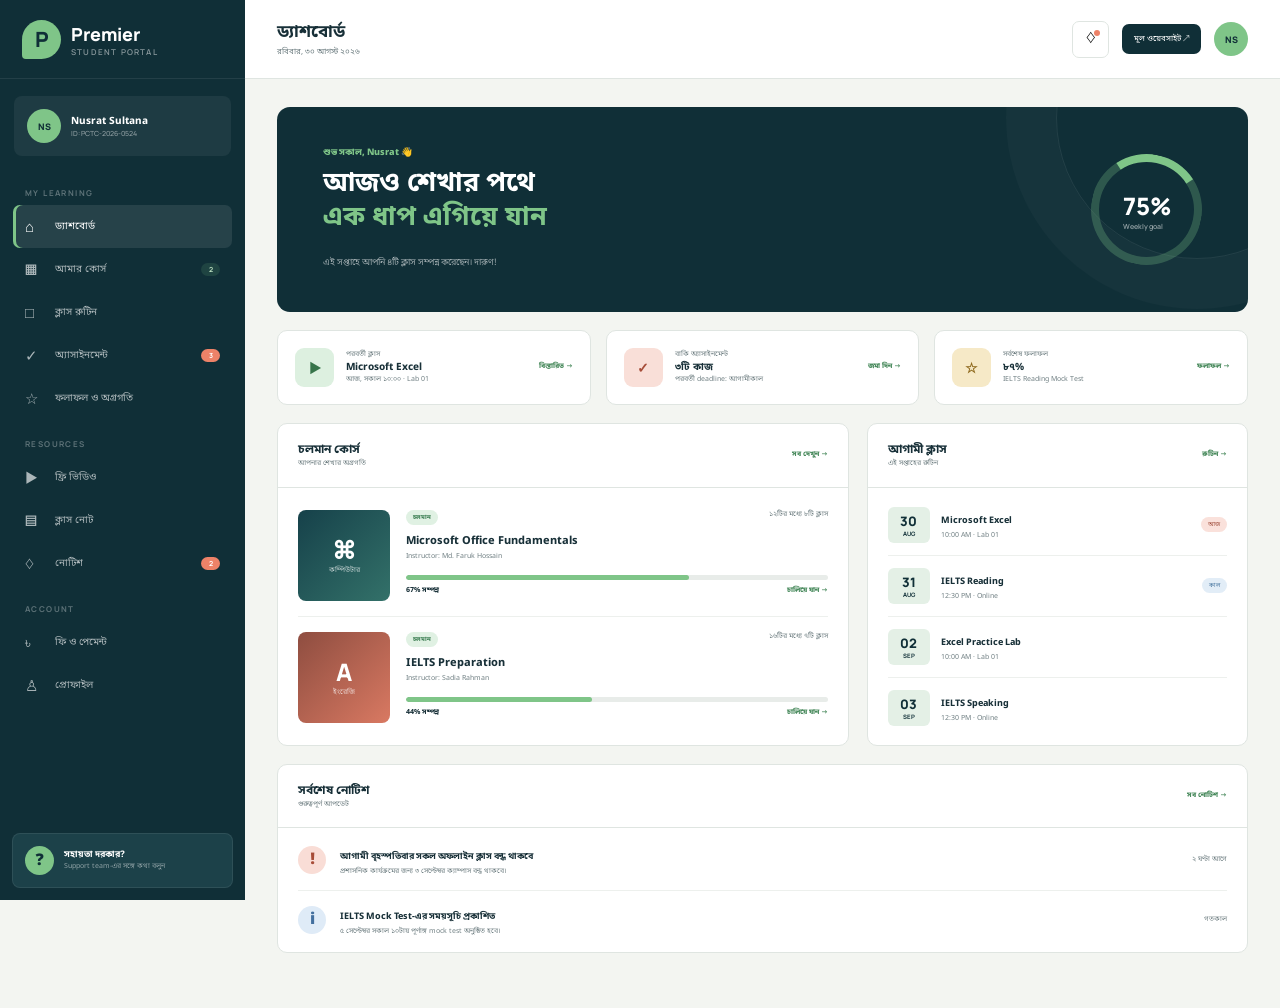
==== website/student/index.html @ 6d702ad0 "Build Premier coaching website and demo portals" ====
<!DOCTYPE html>
<html lang="bn">
<head>
  <meta charset="UTF-8"><meta name="viewport" content="width=device-width,initial-scale=1"><meta name="robots" content="noindex">
  <title>Premier Student Portal</title>
  <link rel="preconnect" href="https://fonts.googleapis.com"><link rel="preconnect" href="https://fonts.gstatic.com" crossorigin>
  <link href="https://fonts.googleapis.com/css2?family=Manrope:wght@400;500;600;700;800&family=Noto+Sans+Bengali:wght@400;500;600;700;800&display=swap" rel="stylesheet">
  <link rel="stylesheet" href="student.css">
</head>
<body>
  <input class="menu-toggle" type="checkbox" id="menu-toggle">
  <aside class="sidebar">
    <div class="logo"><span>P</span><div><strong>Premier</strong><small>Student Portal</small></div><label for="menu-toggle">×</label></div>
    <div class="student-mini"><span>NS</span><div><strong>Nusrat Sultana</strong><small>ID: PCTC-2026-0524</small></div></div>
    <nav>
      <p>My learning</p>
      <button class="nav-link active" data-view="dashboard"><i>⌂</i> ড্যাশবোর্ড</button>
      <button class="nav-link" data-view="courses"><i>▦</i> আমার কোর্স <b>2</b></button>
      <button class="nav-link" data-view="schedule"><i>□</i> ক্লাস রুটিন</button>
      <button class="nav-link" data-view="assignments"><i>✓</i> অ্যাসাইনমেন্ট <b class="warn">3</b></button>
      <button class="nav-link" data-view="results"><i>☆</i> ফলাফল ও অগ্রগতি</button>
      <p>Resources</p>
      <button class="nav-link" data-view="videos"><i>▶</i> ফ্রি ভিডিও</button>
      <button class="nav-link" data-view="materials"><i>▤</i> ক্লাস নোট</button>
      <button class="nav-link" data-view="notices"><i>♢</i> নোটিশ <b class="warn">2</b></button>
      <p>Account</p>
      <button class="nav-link" data-view="payments"><i>৳</i> ফি ও পেমেন্ট</button>
      <button class="nav-link" data-view="profile"><i>♙</i> প্রোফাইল</button>
    </nav>
    <a class="help" href="../contact.html"><span>?</span><div><strong>সহায়তা দরকার?</strong><small>Support team-এর সঙ্গে কথা বলুন</small></div></a>
  </aside>
  <label class="overlay" for="menu-toggle"></label>

  <main>
    <header class="topbar"><div><label class="hamburger" for="menu-toggle">☰</label><div><h1 id="page-title">ড্যাশবোর্ড</h1><p>রবিবার, ৩০ আগস্ট ২০২৬</p></div></div><div class="top-actions"><button aria-label="Notifications">♢<b></b></button><a href="../index.html">মূল ওয়েবসাইট ↗</a><span>NS</span></div></header>
    <div class="workspace">
      <section class="view active" id="dashboard">
        <div class="hero-card"><div><p>শুভ সকাল, Nusrat 👋</p><h2>আজও শেখার পথে<br><em>এক ধাপ এগিয়ে যান</em></h2><span>এই সপ্তাহে আপনি ৪টি ক্লাস সম্পন্ন করেছেন। দারুণ!</span></div><div class="weekly"><strong>75%</strong><small>Weekly goal</small></div></div>
        <div class="quick-grid"><article><span class="qicon green">▶</span><div><small>পরবর্তী ক্লাস</small><strong>Microsoft Excel</strong><p>আজ, সকাল ১০:০০ · Lab 01</p></div><button>বিস্তারিত →</button></article><article><span class="qicon coral">✓</span><div><small>বাকি অ্যাসাইনমেন্ট</small><strong>৩টি কাজ</strong><p>পরবর্তী deadline: আগামীকাল</p></div><button>জমা দিন →</button></article><article><span class="qicon gold">☆</span><div><small>সর্বশেষ ফলাফল</small><strong>৮৭%</strong><p>IELTS Reading Mock Test</p></div><button>ফলাফল →</button></article></div>
        <div class="main-grid">
          <section class="panel"><header><div><h3>চলমান কোর্স</h3><p>আপনার শেখার অগ্রগতি</p></div><button>সব দেখুন →</button></header><div class="course-list"><article><div class="course-cover office"><span>⌘</span><small>কম্পিউটার</small></div><div class="course-data"><div><span>চলমান</span><small>১২টির মধ্যে ৮টি ক্লাস</small></div><h4>Microsoft Office Fundamentals</h4><p>Instructor: Md. Faruk Hossain</p><div class="progress"><i style="width:67%"></i></div><footer><b>67% সম্পন্ন</b><button>চালিয়ে যান →</button></footer></div></article><article><div class="course-cover ielts"><span>A</span><small>ইংরেজি</small></div><div class="course-data"><div><span>চলমান</span><small>১৬টির মধ্যে ৭টি ক্লাস</small></div><h4>IELTS Preparation</h4><p>Instructor: Sadia Rahman</p><div class="progress"><i style="width:44%"></i></div><footer><b>44% সম্পন্ন</b><button>চালিয়ে যান →</button></footer></div></article></div></section>
          <aside class="panel calendar-panel"><header><div><h3>আগামী ক্লাস</h3><p>এই সপ্তাহের রুটিন</p></div><button>রুটিন →</button></header><div class="upcoming"><article><time><b>30</b><small>AUG</small></time><div><strong>Microsoft Excel</strong><p>10:00 AM · Lab 01</p></div><em>আজ</em></article><article><time><b>31</b><small>AUG</small></time><div><strong>IELTS Reading</strong><p>12:30 PM · Online</p></div><em class="later">কাল</em></article><article><time><b>02</b><small>SEP</small></time><div><strong>Excel Practice Lab</strong><p>10:00 AM · Lab 01</p></div></article><article><time><b>03</b><small>SEP</small></time><div><strong>IELTS Speaking</strong><p>12:30 PM · Online</p></div></article></div></aside>
        </div>
        <section class="panel notice-panel"><header><div><h3>সর্বশেষ নোটিশ</h3><p>গুরুত্বপূর্ণ আপডেট</p></div><button>সব নোটিশ →</button></header><div class="notices"><article><span>!</span><div><strong>আগামী বৃহস্পতিবার সকল অফলাইন ক্লাস বন্ধ থাকবে</strong><p>প্রশাসনিক কার্যক্রমের জন্য ৩ সেপ্টেম্বর ক্যাম্পাস বন্ধ থাকবে।</p></div><small>২ ঘণ্টা আগে</small></article><article><span class="info">i</span><div><strong>IELTS Mock Test-এর সময়সূচি প্রকাশিত</strong><p>৫ সেপ্টেম্বর সকাল ১০টায় পূর্ণাঙ্গ mock test অনুষ্ঠিত হবে।</p></div><small>গতকাল</small></article></div></section>
      </section>

      <section class="view" id="courses"><div class="view-head"><div><h2>আমার কোর্স</h2><p>Enrolled course এবং progress</p></div><button class="primary">নতুন কোর্স দেখুন</button></div><div class="demo-grid"><article><span>⌘</span><h3>Microsoft Office Fundamentals</h3><p>৬৭% সম্পন্ন · Offline batch 08</p></article><article><span>A</span><h3>IELTS Preparation</h3><p>৪৪% সম্পন্ন · Online evening batch</p></article></div></section>
      <section class="view" id="schedule"><div class="view-head"><div><h2>ক্লাস রুটিন</h2><p>সাপ্তাহিক online ও offline class schedule</p></div><button class="primary">রুটিন ডাউনলোড</button></div><div class="placeholder"><span>□</span><h3>Weekly Schedule UI</h3><p>দিন, সময়, বিষয়, শিক্ষক, room এবং meeting link এখানে দেখা যাবে।</p></div></section>
      <section class="view" id="assignments"><div class="view-head"><div><h2>অ্যাসাইনমেন্ট</h2><p>৩টি কাজ জমা দেওয়া বাকি</p></div></div><div class="placeholder"><span>✓</span><h3>Assignment Center</h3><p>প্রশ্ন, deadline, attachment, submission status এবং teacher feedback-এর demo UI।</p></div></section>
      <section class="view" id="results"><div class="view-head"><div><h2>ফলাফল ও অগ্রগতি</h2><p>পরীক্ষা, attendance এবং course performance</p></div></div><div class="result-grid"><article><small>Average score</small><strong>87%</strong><p>গত মাসের তুলনায় +5%</p></article><article><small>Attendance</small><strong>94%</strong><p>৩২টির মধ্যে ৩০টি ক্লাস</p></article><article><small>Completed tasks</small><strong>18/21</strong><p>৩টি submission বাকি</p></article></div></section>
      <section class="view" id="videos"><div class="view-head"><div><h2>ফ্রি ভিডিও</h2><p>Public learning portal-এর video lessons</p></div><a class="primary" href="../videos.html">ভিডিও পোর্টাল খুলুন ↗</a></div><div class="placeholder"><span>▶</span><h3>Free Video Library</h3><p>কম্পিউটার, বিজ্ঞান, ইংরেজি ও IELTS category অনুযায়ী ভিডিও দেখা যাবে।</p></div></section>
      <section class="view" id="materials"><div class="view-head"><div><h2>ক্লাস নোট</h2><p>PDF, slide ও practice file</p></div></div><div class="placeholder"><span>▤</span><h3>Learning Materials</h3><p>Course ও class অনুযায়ী file list এবং download button-এর demo interface।</p></div></section>
      <section class="view" id="notices"><div class="view-head"><div><h2>নোটিশ বোর্ড</h2><p>সকল academic ও administrative update</p></div></div><div class="placeholder"><span>♢</span><h3>Student Notice Board</h3><p>তারিখ, category, priority এবং attachmentসহ notice list এখানে থাকবে।</p></div></section>
      <section class="view" id="payments"><div class="view-head"><div><h2>ফি ও পেমেন্ট</h2><p>Payment history এবং due information</p></div><button class="primary">ফি পরিশোধ করুন</button></div><div class="result-grid"><article><small>মোট কোর্স ফি</small><strong>৳18,000</strong><p>২টি চলমান কোর্স</p></article><article><small>পরিশোধিত</small><strong>৳13,500</strong><p>সর্বশেষ: ১০ আগস্ট</p></article><article><small>বকেয়া</small><strong>৳4,500</strong><p>Deadline: ১০ সেপ্টেম্বর</p></article></div></section>
      <section class="view" id="profile"><div class="view-head"><div><h2>আমার প্রোফাইল</h2><p>ব্যক্তিগত ও guardian information</p></div><button class="primary">তথ্য আপডেট</button></div><div class="profile-card"><span>NS</span><div><h3>Nusrat Sultana</h3><p>Student ID: PCTC-2026-0524</p><dl><div><dt>মোবাইল</dt><dd>01712-345678</dd></div><div><dt>ইমেইল</dt><dd>nusrat@example.com</dd></div><div><dt>অভিভাবক</dt><dd>Md. Kamal Hossain</dd></div><div><dt>ভর্তির তারিখ</dt><dd>৩০ আগস্ট ২০২৬</dd></div></dl></div></div></section>
    </div>
  </main>
  <script src="student.js"></script>
</body>
</html>
---- website/student/student.css ----
:root{--navy:#102f37;--green:#7fc588;--cream:#f3f5f1;--white:#fff;--ink:#183038;--muted:#718084;--line:#dfe5e1;--coral:#ed8268;--gold:#e3b553;--blue:#6799cf;--shadow:0 12px 35px rgba(18,45,52,.08)}*{box-sizing:border-box;margin:0;padding:0}body{font-family:"Noto Sans Bengali","Manrope",sans-serif;color:var(--ink);background:var(--cream);line-height:1.5}button{font:inherit}.menu-toggle{display:none}.sidebar{position:fixed;inset:0 auto 0 0;width:245px;z-index:30;display:flex;flex-direction:column;color:white;background:var(--navy)}.logo{height:79px;display:flex;align-items:center;gap:10px;padding:0 22px;border-bottom:1px solid rgba(255,255,255,.08)}.logo>span{width:39px;height:39px;display:grid;place-items:center;border-radius:50% 50% 50% 10%;color:var(--navy);background:var(--green);font:800 21px Manrope}.logo div{display:grid}.logo strong{font:800 18px Manrope}.logo small{font:600 8px Manrope;letter-spacing:1.2px;text-transform:uppercase;opacity:.5}.logo label{display:none;margin-left:auto;font-size:26px}.student-mini{display:flex;align-items:center;gap:10px;margin:17px 14px 3px;padding:13px;background:rgba(255,255,255,.06);border-radius:8px}.student-mini>span{width:34px;height:34px;display:grid;place-items:center;border-radius:50%;color:var(--navy);background:var(--green);font:800 9px Manrope}.student-mini div{display:grid}.student-mini strong{font-size:10px}.student-mini small{font:500 7px Manrope;opacity:.5}.sidebar nav{flex:1;overflow-y:auto;padding:10px 13px}.sidebar nav>p{margin:18px 12px 7px;color:rgba(255,255,255,.32);font:700 8px Manrope;text-transform:uppercase;letter-spacing:1.4px}.nav-link{width:100%;display:flex;align-items:center;gap:11px;padding:11px 12px;border:0;border-radius:7px;color:rgba(255,255,255,.65);background:none;text-align:left;font-size:10px;cursor:pointer}.nav-link i{width:19px;font:normal 15px Manrope}.nav-link b{margin-left:auto;min-width:19px;padding:2px 5px;border-radius:10px;color:#bce0c1;background:rgba(127,197,136,.14);font:700 7px Manrope;text-align:center}.nav-link b.warn{color:white;background:var(--coral)}.nav-link:hover,.nav-link.active{color:white;background:rgba(255,255,255,.09)}.nav-link.active{box-shadow:inset 3px 0 var(--green)}.help{display:flex;align-items:center;gap:10px;margin:12px;padding:12px;color:white;background:#1c4149;border:1px solid rgba(255,255,255,.08);border-radius:8px;text-decoration:none}.help>span{width:29px;height:29px;display:grid;place-items:center;border-radius:50%;color:var(--navy);background:var(--green);font-weight:900}.help div{display:grid}.help strong{font-size:9px}.help small{font-size:7px;opacity:.5}main{min-height:100vh;margin-left:245px}.topbar{height:79px;position:sticky;top:0;z-index:20;display:flex;align-items:center;justify-content:space-between;padding:0 32px;background:rgba(255,255,255,.95);border-bottom:1px solid var(--line);backdrop-filter:blur(10px)}.topbar>div{display:flex;align-items:center;gap:13px}.hamburger{display:none;font-size:22px}.topbar h1{font-size:17px}.topbar p{color:var(--muted);font-size:8px}.top-actions button{position:relative;width:37px;height:37px;border:1px solid var(--line);border-radius:7px;background:white}.top-actions button b{position:absolute;right:8px;top:8px;width:6px;height:6px;border-radius:50%;background:var(--coral)}.top-actions a{padding:9px 12px;border-radius:7px;color:white;background:var(--navy);font-size:8px;text-decoration:none}.top-actions>span{width:34px;height:34px;display:grid;place-items:center;border-radius:50%;color:var(--navy);background:var(--green);font:800 9px Manrope}.workspace{padding:28px 32px 55px}.view{display:none}.view.active{display:block}.hero-card{min-height:205px;position:relative;overflow:hidden;display:flex;align-items:center;justify-content:space-between;padding:34px 46px;color:white;background:var(--navy);border-radius:13px}.hero-card:after{content:"";position:absolute;width:280px;height:280px;right:-90px;top:-130px;border:1px solid rgba(255,255,255,.08);border-radius:50%;box-shadow:0 0 0 50px rgba(255,255,255,.025)}.hero-card>div{position:relative;z-index:1}.hero-card p{color:var(--green);font-size:9px;font-weight:800}.hero-card h2{margin:8px 0 13px;font-size:27px;line-height:1.25}.hero-card h2 em{color:var(--green);font-style:normal}.hero-card div>span{color:rgba(255,255,255,.58);font-size:9px}.weekly{width:111px;height:111px;display:grid;place-items:center;align-content:center;border:8px solid rgba(127,197,136,.28);border-top-color:var(--green);border-radius:50%;transform:rotate(12deg)}.weekly strong,.weekly small{transform:rotate(-12deg)}.weekly strong{font:800 24px Manrope}.weekly small{font:600 7px Manrope;opacity:.55}.quick-grid{display:grid;grid-template-columns:repeat(3,1fr);gap:15px;margin:18px 0}.quick-grid article{display:flex;align-items:center;gap:12px;padding:17px;background:white;border:1px solid var(--line);border-radius:10px}.qicon{width:39px;height:39px;display:grid;place-items:center;flex:0 0 auto;border-radius:9px;font:800 14px Manrope}.qicon.green{color:#37744a;background:#ddf0e0}.qicon.coral{color:#a64d39;background:#f9dfd8}.qicon.gold{color:#8f6a1e;background:#f6e9c7}.quick-grid article>div{display:grid;flex:1}.quick-grid small{color:var(--muted);font-size:7px}.quick-grid strong{font-size:10px}.quick-grid p{color:var(--muted);font-size:7px}.quick-grid button,.panel header button,.course-data footer button{border:0;color:#4a8b5e;background:none;font-size:7px;font-weight:800}.main-grid{display:grid;grid-template-columns:1.2fr .8fr;gap:18px;margin-bottom:18px}.panel{background:white;border:1px solid var(--line);border-radius:10px}.panel>header{display:flex;align-items:center;justify-content:space-between;padding:17px 20px;border-bottom:1px solid var(--line)}.panel h3{font-size:12px}.panel header p{color:var(--muted);font-size:7px}.course-list{padding:7px 20px}.course-list>article{display:grid;grid-template-columns:92px 1fr;gap:16px;padding:15px 0;border-bottom:1px solid #edf0ed}.course-list>article:last-child{border:0}.course-cover{height:91px;display:grid;place-items:center;align-content:center;border-radius:8px;color:white;background:linear-gradient(135deg,#16414a,#337169)}.course-cover.ielts{background:linear-gradient(135deg,#8e4d40,#d97962)}.course-cover span{font:800 24px Manrope}.course-cover small{font-size:7px;opacity:.7}.course-data>div{display:flex;justify-content:space-between}.course-data>div span{padding:3px 7px;border-radius:9px;color:#438359;background:#e0f1e3;font-size:6px;font-weight:800}.course-data small,.course-data p{color:var(--muted);font-size:7px}.course-data h4{margin:8px 0 3px;font-size:11px}.progress{height:5px;margin:12px 0 6px;overflow:hidden;border-radius:5px;background:#e8ece9}.progress i{display:block;height:100%;border-radius:5px;background:var(--green)}.course-data footer{display:flex;justify-content:space-between}.course-data footer b{font-size:7px}.upcoming{padding:7px 20px}.upcoming article{display:grid;grid-template-columns:42px 1fr auto;align-items:center;gap:11px;padding:12px 0;border-bottom:1px solid #edf0ed}.upcoming article:last-child{border:0}.upcoming time{display:grid;place-items:center;padding:5px;border-radius:6px;color:var(--navy);background:#e4f0e6}.upcoming time b{font:800 13px Manrope}.upcoming time small{font:700 6px Manrope}.upcoming strong{font-size:9px}.upcoming p{color:var(--muted);font-size:7px}.upcoming em{padding:3px 7px;border-radius:9px;color:#a04d3c;background:#fae1db;font-size:6px;font-style:normal}.upcoming em.later{color:#47759f;background:#e2edf7}.notices{padding:3px 20px}.notices article{display:grid;grid-template-columns:31px 1fr auto;align-items:center;gap:11px;padding:12px 0;border-bottom:1px solid #edf0ed}.notices article:last-child{border:0}.notices>article>span{width:28px;height:28px;display:grid;place-items:center;border-radius:50%;color:#a74c38;background:#f9ddd6;font-weight:900}.notices span.info{color:#426f9e;background:#dfebf7}.notices strong{font-size:9px}.notices p,.notices small{color:var(--muted);font-size:7px}.view-head{display:flex;align-items:center;justify-content:space-between;margin-bottom:22px}.view-head h2{font-size:21px}.view-head p{color:var(--muted);font-size:9px}.primary{display:inline-flex;align-items:center;min-height:38px;padding:0 15px;border:0;border-radius:7px;color:var(--navy);background:var(--green);font-size:9px;font-weight:800;text-decoration:none}.demo-grid{display:grid;grid-template-columns:repeat(2,1fr);gap:17px}.demo-grid article{padding:28px;background:white;border:1px solid var(--line);border-radius:11px}.demo-grid article>span{width:48px;height:48px;display:grid;place-items:center;border-radius:11px;color:var(--navy);background:#dff0e1;font:800 17px Manrope}.demo-grid h3{margin:20px 0 5px;font-size:15px}.demo-grid p{color:var(--muted);font-size:9px}.placeholder{min-height:390px;display:grid;place-items:center;align-content:center;padding:40px;text-align:center;background:white;border:1px solid var(--line);border-radius:11px}.placeholder>span{width:64px;height:64px;display:grid;place-items:center;margin-bottom:16px;border-radius:18px;color:#39734a;background:#e0f0e2;font-size:26px}.placeholder h3{font-size:17px}.placeholder p{max-width:500px;margin-top:7px;color:var(--muted);font-size:9px}.result-grid{display:grid;grid-template-columns:repeat(3,1fr);gap:17px}.result-grid article{display:grid;padding:28px;background:white;border:1px solid var(--line);border-radius:11px}.result-grid small{color:var(--muted);font-size:8px}.result-grid strong{margin:9px 0;font:800 31px Manrope}.result-grid p{color:#4d945f;font-size:8px}.profile-card{display:flex;gap:24px;max-width:760px;padding:30px;background:white;border:1px solid var(--line);border-radius:11px}.profile-card>span{width:90px;height:90px;display:grid;place-items:center;flex:0 0 auto;border-radius:50%;color:var(--navy);background:var(--green);font:800 22px Manrope}.profile-card h3{font-size:18px}.profile-card p{color:var(--muted);font-size:9px}.profile-card dl{display:grid;grid-template-columns:1fr 1fr;gap:16px 35px;margin-top:24px}.profile-card dl div{display:grid}.profile-card dt{color:var(--muted);font-size:7px}.profile-card dd{font-size:10px;font-weight:700}.overlay{display:none}
@media(max-width:1050px){.quick-grid{grid-template-columns:1fr 1fr}.quick-grid article:last-child{grid-column:1/-1}.main-grid{grid-template-columns:1fr}}
@media(max-width:800px){.sidebar{transform:translateX(-100%);transition:.25s}.menu-toggle:checked~.sidebar{transform:translateX(0)}.menu-toggle:checked~.overlay{display:block;position:fixed;inset:0;z-index:25;background:rgba(12,35,41,.55)}.logo label,.hamburger{display:block;cursor:pointer}main{margin-left:0}.topbar{padding:0 20px}.workspace{padding:23px 20px}.hero-card{padding:31px}.weekly{width:95px;height:95px}}
@media(max-width:560px){.topbar{height:70px}.topbar p,.top-actions a{display:none}.workspace{padding:17px 13px}.hero-card{min-height:260px;align-items:flex-start;padding:27px}.hero-card h2{font-size:22px}.weekly{position:absolute;right:21px;bottom:20px;width:78px;height:78px;border-width:6px}.weekly strong{font-size:18px}.quick-grid,.demo-grid,.result-grid{grid-template-columns:1fr}.quick-grid article:last-child{grid-column:auto}.course-list>article{grid-template-columns:72px 1fr}.course-cover{height:78px}.view-head{align-items:flex-start;gap:12px}.profile-card{display:grid}.profile-card dl{grid-template-columns:1fr}.notices article{grid-template-columns:30px 1fr}.notices small{display:none}}
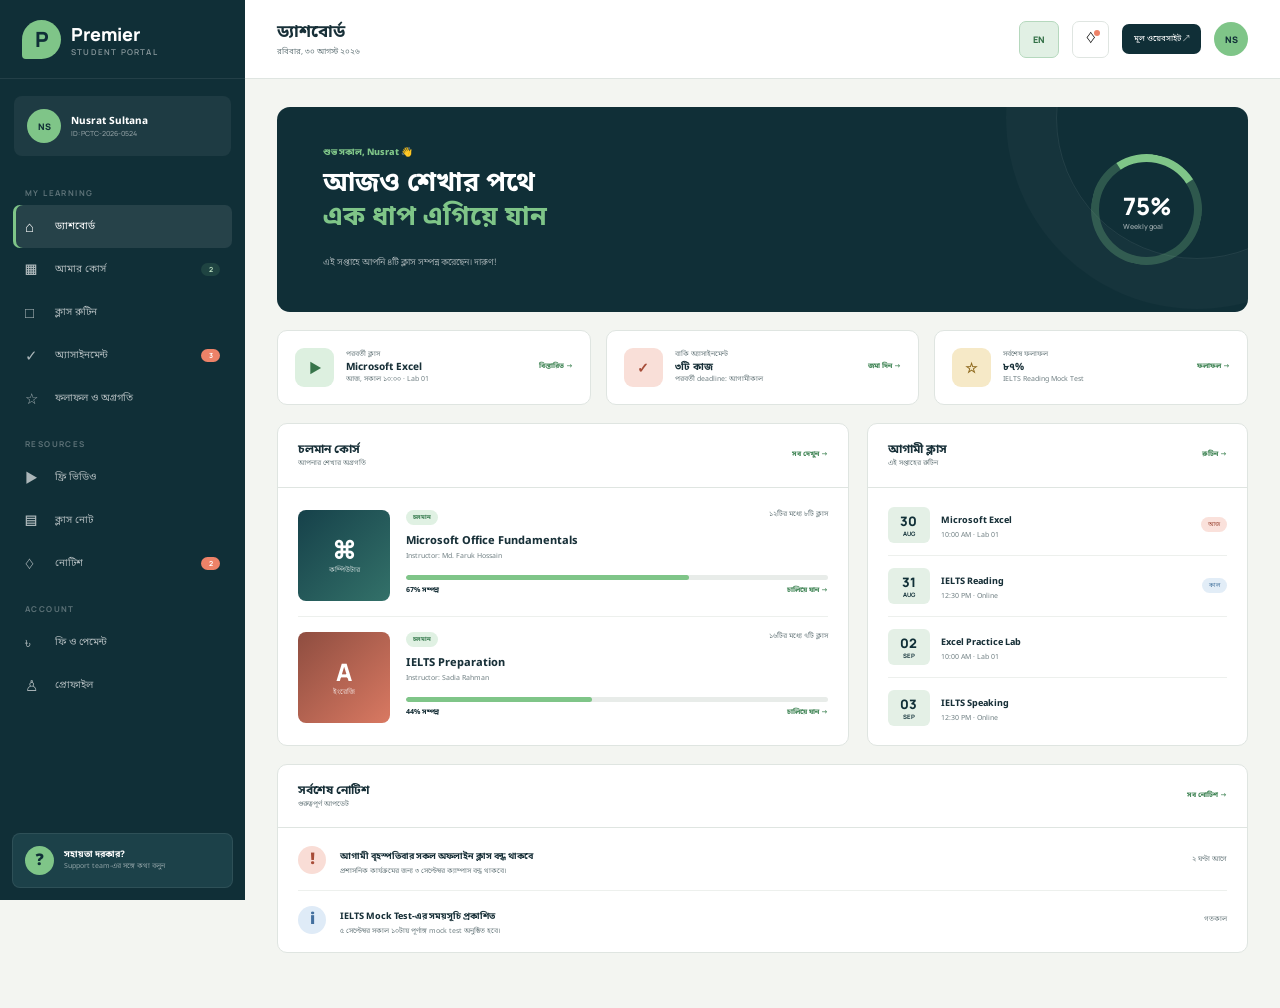
==== commit 54b7e857: "Add bilingual portals finance reports and batch scheduling CRUD" ====
--- a/website/student/index.html
+++ b/website/student/index.html
@@ -32,7 +32,7 @@
   <label class="overlay" for="menu-toggle"></label>
 
   <main>
-    <header class="topbar"><div><label class="hamburger" for="menu-toggle">☰</label><div><h1 id="page-title">ড্যাশবোর্ড</h1><p>রবিবার, ৩০ আগস্ট ২০২৬</p></div></div><div class="top-actions"><button aria-label="Notifications">♢<b></b></button><a href="../index.html">মূল ওয়েবসাইট ↗</a><span>NS</span></div></header>
+    <header class="topbar"><div><label class="hamburger" for="menu-toggle">☰</label><div><h1 id="page-title">ড্যাশবোর্ড</h1><p>রবিবার, ৩০ আগস্ট ২০২৬</p></div></div><div class="top-actions"><button id="student-language-toggle" class="student-language" type="button">EN</button><button aria-label="Notifications">♢<b></b></button><a href="../index.html">মূল ওয়েবসাইট ↗</a><span>NS</span></div></header>
     <div class="workspace">
       <section class="view active" id="dashboard">
         <div class="hero-card"><div><p>শুভ সকাল, Nusrat 👋</p><h2>আজও শেখার পথে<br><em>এক ধাপ এগিয়ে যান</em></h2><span>এই সপ্তাহে আপনি ৪টি ক্লাস সম্পন্ন করেছেন। দারুণ!</span></div><div class="weekly"><strong>75%</strong><small>Weekly goal</small></div></div>
@@ -55,6 +55,6 @@
       <section class="view" id="profile"><div class="view-head"><div><h2>আমার প্রোফাইল</h2><p>ব্যক্তিগত ও guardian information</p></div><button class="primary">তথ্য আপডেট</button></div><div class="profile-card"><span>NS</span><div><h3>Nusrat Sultana</h3><p>Student ID: PCTC-2026-0524</p><dl><div><dt>মোবাইল</dt><dd>01712-345678</dd></div><div><dt>ইমেইল</dt><dd>nusrat@example.com</dd></div><div><dt>অভিভাবক</dt><dd>Md. Kamal Hossain</dd></div><div><dt>ভর্তির তারিখ</dt><dd>৩০ আগস্ট ২০২৬</dd></div></dl></div></div></section>
     </div>
   </main>
-  <script src="student.js"></script>
+  <script src="student.js?v=4"></script>
 </body>
 </html>
--- a/website/student/student.css
+++ b/website/student/student.css
@@ -2,3 +2,4 @@
 @media(max-width:1050px){.quick-grid{grid-template-columns:1fr 1fr}.quick-grid article:last-child{grid-column:1/-1}.main-grid{grid-template-columns:1fr}}
 @media(max-width:800px){.sidebar{transform:translateX(-100%);transition:.25s}.menu-toggle:checked~.sidebar{transform:translateX(0)}.menu-toggle:checked~.overlay{display:block;position:fixed;inset:0;z-index:25;background:rgba(12,35,41,.55)}.logo label,.hamburger{display:block;cursor:pointer}main{margin-left:0}.topbar{padding:0 20px}.workspace{padding:23px 20px}.hero-card{padding:31px}.weekly{width:95px;height:95px}}
 @media(max-width:560px){.topbar{height:70px}.topbar p,.top-actions a{display:none}.workspace{padding:17px 13px}.hero-card{min-height:260px;align-items:flex-start;padding:27px}.hero-card h2{font-size:22px}.weekly{position:absolute;right:21px;bottom:20px;width:78px;height:78px;border-width:6px}.weekly strong{font-size:18px}.quick-grid,.demo-grid,.result-grid{grid-template-columns:1fr}.quick-grid article:last-child{grid-column:auto}.course-list>article{grid-template-columns:72px 1fr}.course-cover{height:78px}.view-head{align-items:flex-start;gap:12px}.profile-card{display:grid}.profile-card dl{grid-template-columns:1fr}.notices article{grid-template-columns:30px 1fr}.notices small{display:none}}
+.student-language{width:auto!important;min-width:40px;padding:0 9px!important;color:#326f46!important;background:#e1f0e4!important;border-color:#b5d8bd!important;font:800 9px Manrope!important}
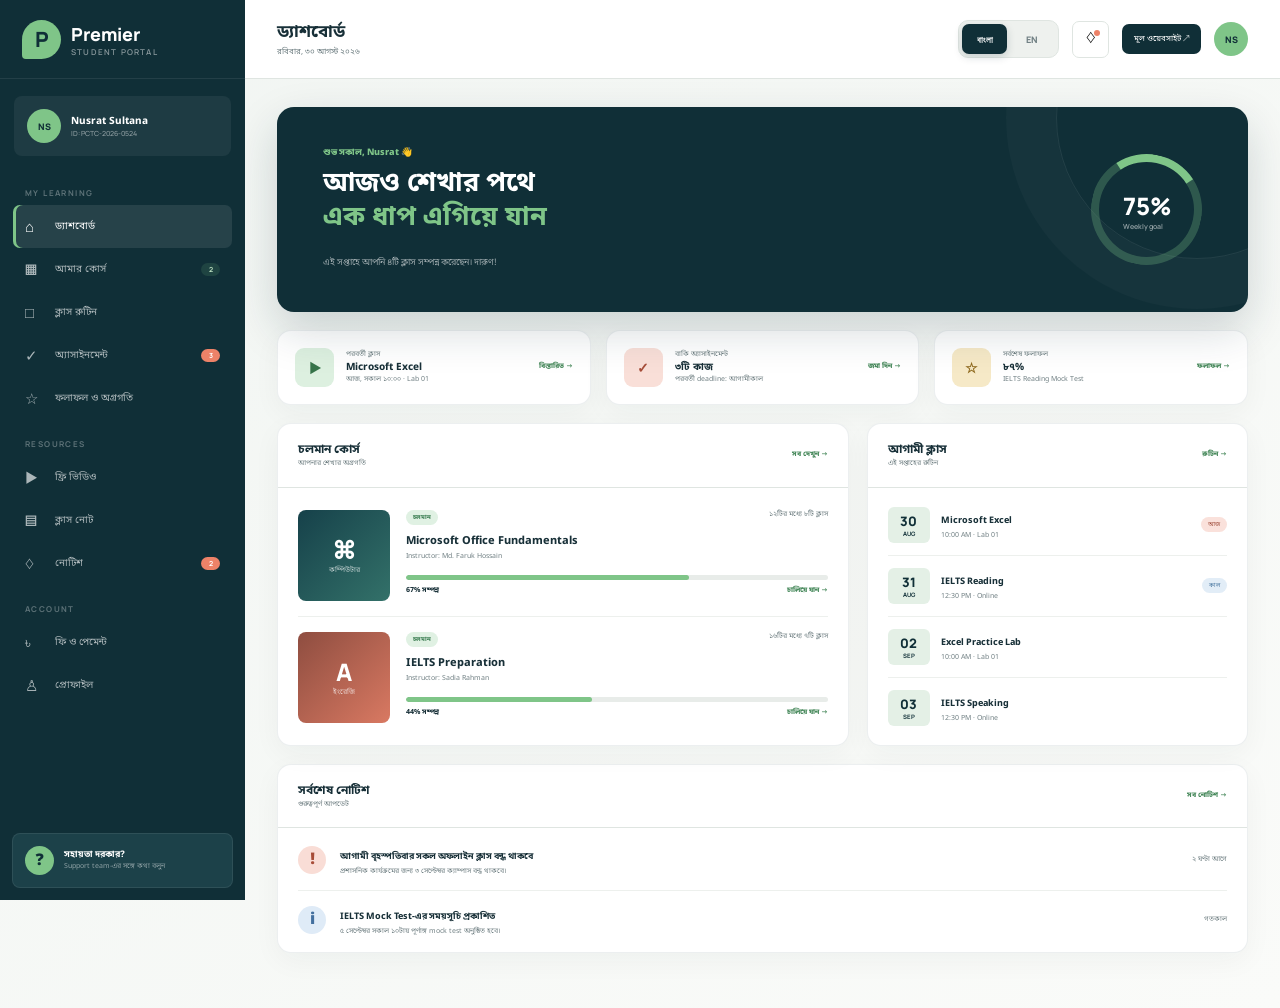
==== commit b87ddfbd: "Modernize portal UX with mobile docks and finance modal" ====
--- a/website/student/index.html
+++ b/website/student/index.html
@@ -5,7 +5,8 @@
   <title>Premier Student Portal</title>
   <link rel="preconnect" href="https://fonts.googleapis.com"><link rel="preconnect" href="https://fonts.gstatic.com" crossorigin>
   <link href="https://fonts.googleapis.com/css2?family=Manrope:wght@400;500;600;700;800&family=Noto+Sans+Bengali:wght@400;500;600;700;800&display=swap" rel="stylesheet">
-  <link rel="stylesheet" href="student.css">
+  <link rel="stylesheet" href="student.css?v=7">
+  <link rel="stylesheet" href="modern.css?v=2">
 </head>
 <body>
   <input class="menu-toggle" type="checkbox" id="menu-toggle">
@@ -32,7 +33,7 @@
   <label class="overlay" for="menu-toggle"></label>
 
   <main>
-    <header class="topbar"><div><label class="hamburger" for="menu-toggle">☰</label><div><h1 id="page-title">ড্যাশবোর্ড</h1><p>রবিবার, ৩০ আগস্ট ২০২৬</p></div></div><div class="top-actions"><button id="student-language-toggle" class="student-language" type="button">EN</button><button aria-label="Notifications">♢<b></b></button><a href="../index.html">মূল ওয়েবসাইট ↗</a><span>NS</span></div></header>
+    <header class="topbar"><div><label class="hamburger" for="menu-toggle">☰</label><div><h1 id="page-title">ড্যাশবোর্ড</h1><p>রবিবার, ৩০ আগস্ট ২০২৬</p></div></div><div class="top-actions"><button id="student-language-toggle" class="student-language" type="button" aria-label="Change language"><span class="bn">বাংলা</span><span class="en">EN</span></button><button aria-label="Notifications">♢<b></b></button><a href="../index.html">মূল ওয়েবসাইট ↗</a><span>NS</span></div></header>
     <div class="workspace">
       <section class="view active" id="dashboard">
         <div class="hero-card"><div><p>শুভ সকাল, Nusrat 👋</p><h2>আজও শেখার পথে<br><em>এক ধাপ এগিয়ে যান</em></h2><span>এই সপ্তাহে আপনি ৪টি ক্লাস সম্পন্ন করেছেন। দারুণ!</span></div><div class="weekly"><strong>75%</strong><small>Weekly goal</small></div></div>
@@ -55,6 +56,6 @@
       <section class="view" id="profile"><div class="view-head"><div><h2>আমার প্রোফাইল</h2><p>ব্যক্তিগত ও guardian information</p></div><button class="primary">তথ্য আপডেট</button></div><div class="profile-card"><span>NS</span><div><h3>Nusrat Sultana</h3><p>Student ID: PCTC-2026-0524</p><dl><div><dt>মোবাইল</dt><dd>01712-345678</dd></div><div><dt>ইমেইল</dt><dd>nusrat@example.com</dd></div><div><dt>অভিভাবক</dt><dd>Md. Kamal Hossain</dd></div><div><dt>ভর্তির তারিখ</dt><dd>৩০ আগস্ট ২০২৬</dd></div></dl></div></div></section>
     </div>
   </main>
-  <script src="student.js?v=4"></script>
+  <script src="student.js?v=8"></script>
 </body>
 </html>
--- a/website/student/modern.css
+++ b/website/student/modern.css
@@ -0,0 +1 @@
+body{background:linear-gradient(145deg,#f1f5f2,#fafbf9)}.workspace{max-width:1500px;margin:auto}.panel,.quick-grid article,.demo-grid article,.result-grid article,.placeholder,.profile-card{border-color:rgba(19,55,63,.08);box-shadow:0 8px 28px rgba(17,48,55,.045);border-radius:14px}.hero-card{border-radius:17px;box-shadow:0 18px 45px rgba(16,47,55,.18)}.student-language{display:flex!important;align-items:center;gap:2px;min-width:101px!important;height:38px!important;padding:3px!important;border:1px solid var(--line)!important;border-radius:10px!important;background:#eef1ee!important}.student-language span{display:grid;place-items:center;min-width:45px;height:30px;border-radius:7px;color:var(--muted)}.student-language .bn{color:#fff;background:var(--navy);box-shadow:0 3px 8px rgba(16,47,55,.18)}.student-language.english .bn{color:var(--muted);background:transparent;box-shadow:none}.student-language.english .en{color:#fff;background:var(--navy);box-shadow:0 3px 8px rgba(16,47,55,.18)}.mobile-dock{display:none}@media(max-width:800px){.workspace{padding-bottom:110px}.mobile-dock{position:fixed;z-index:24;left:50%;bottom:14px;width:calc(100% - 28px);max-width:430px;height:67px;display:flex;align-items:center;justify-content:space-around;padding:7px 8px;border:1px solid rgba(255,255,255,.5);border-radius:21px;background:rgba(15,45,52,.94);box-shadow:0 16px 40px rgba(10,34,40,.28);backdrop-filter:blur(18px);transform:translateX(-50%)}.mobile-dock button{min-width:54px;height:50px;display:grid;place-items:center;align-content:center;gap:2px;border:0;border-radius:15px;color:rgba(255,255,255,.55);background:transparent;font-size:7px}.mobile-dock button i{font:normal 17px Manrope}.mobile-dock button.active{color:var(--navy);background:var(--green)}}@media(max-width:560px){.workspace{padding:15px 12px 105px}.student-language{min-width:92px!important}.student-language span{min-width:41px}}
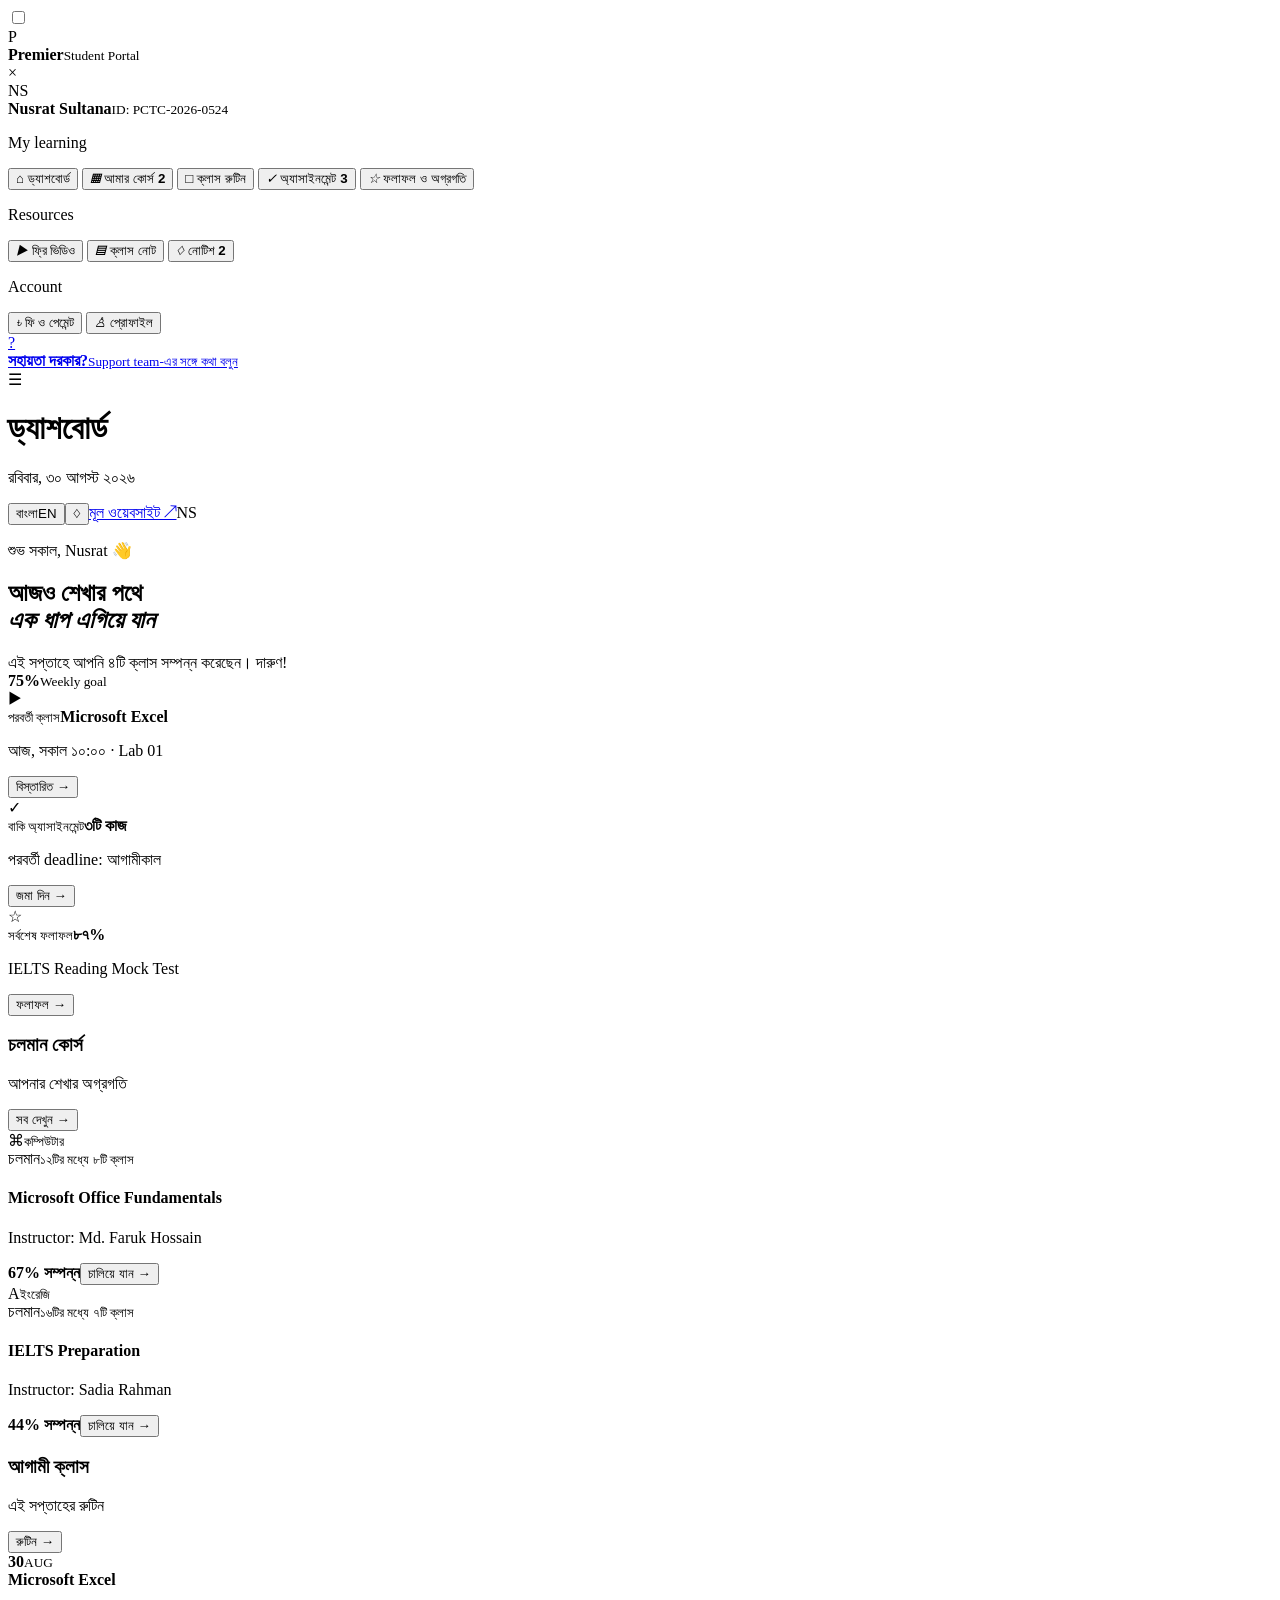
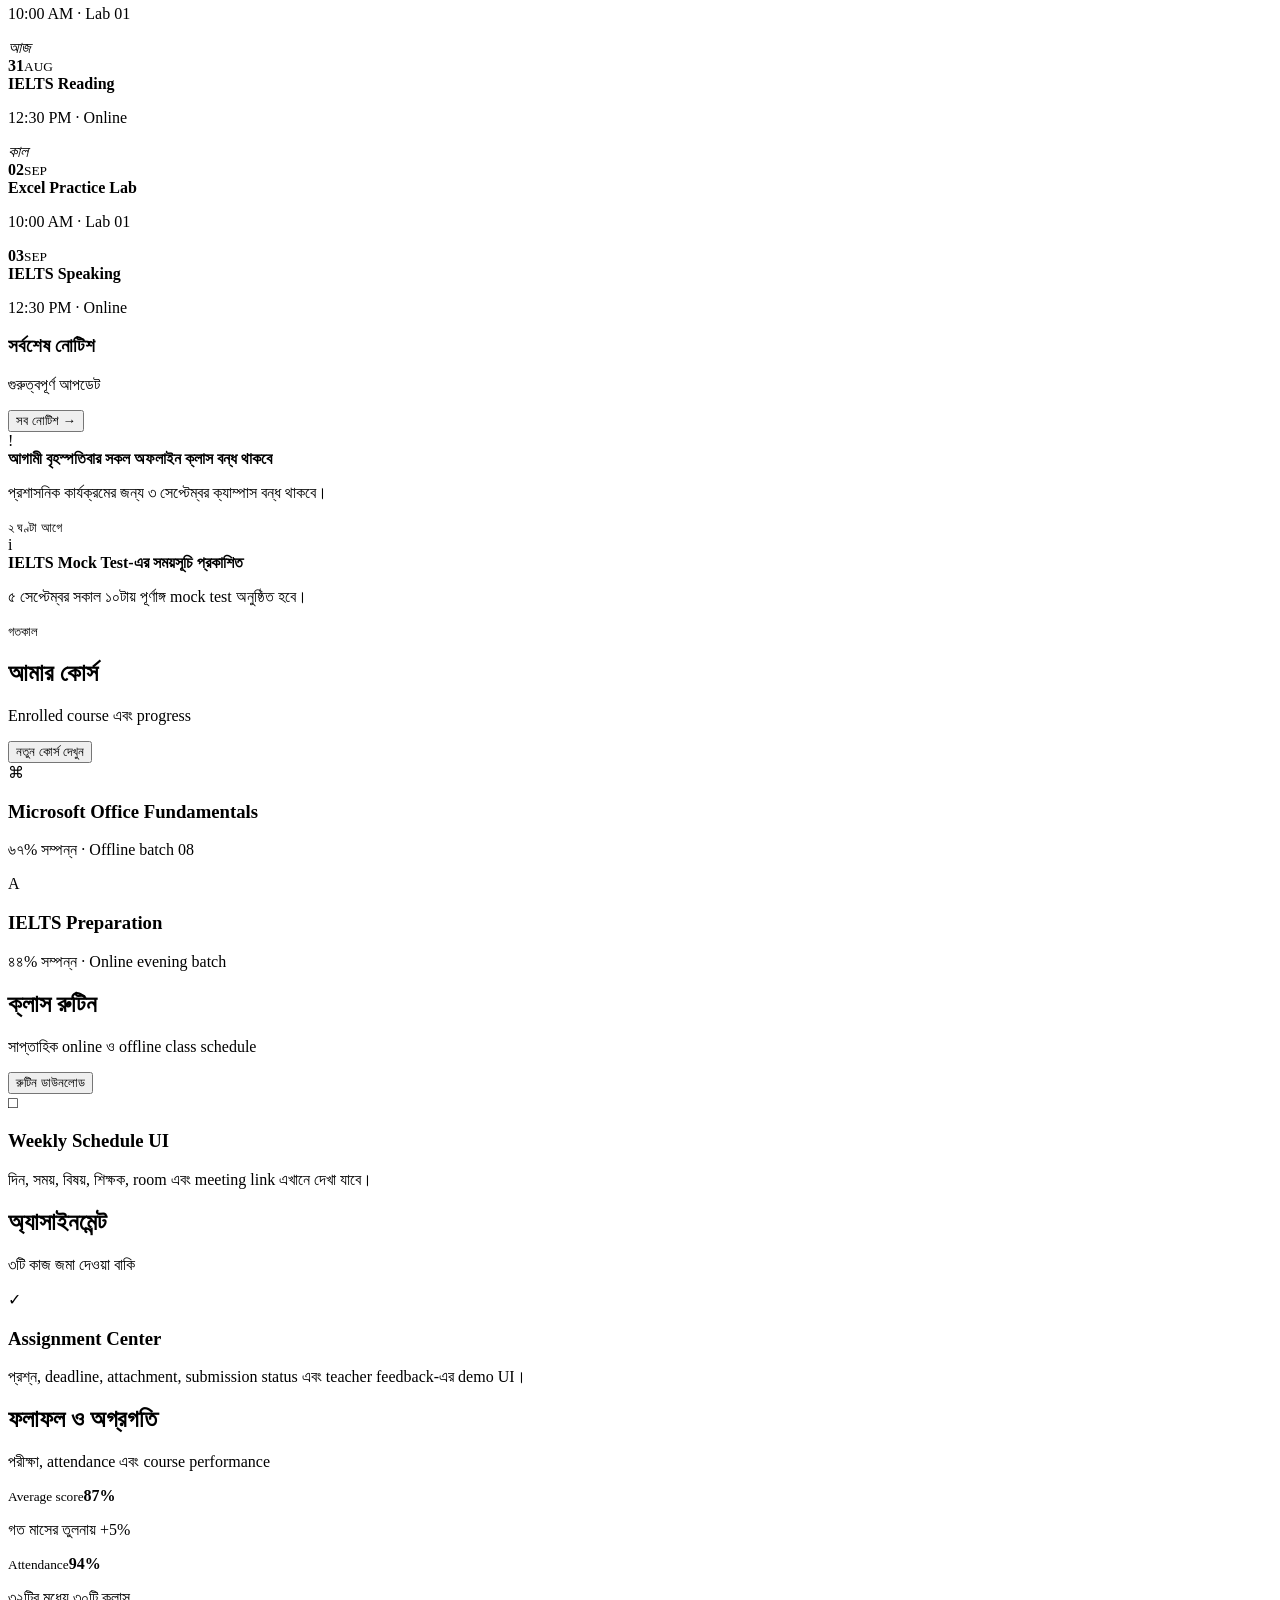
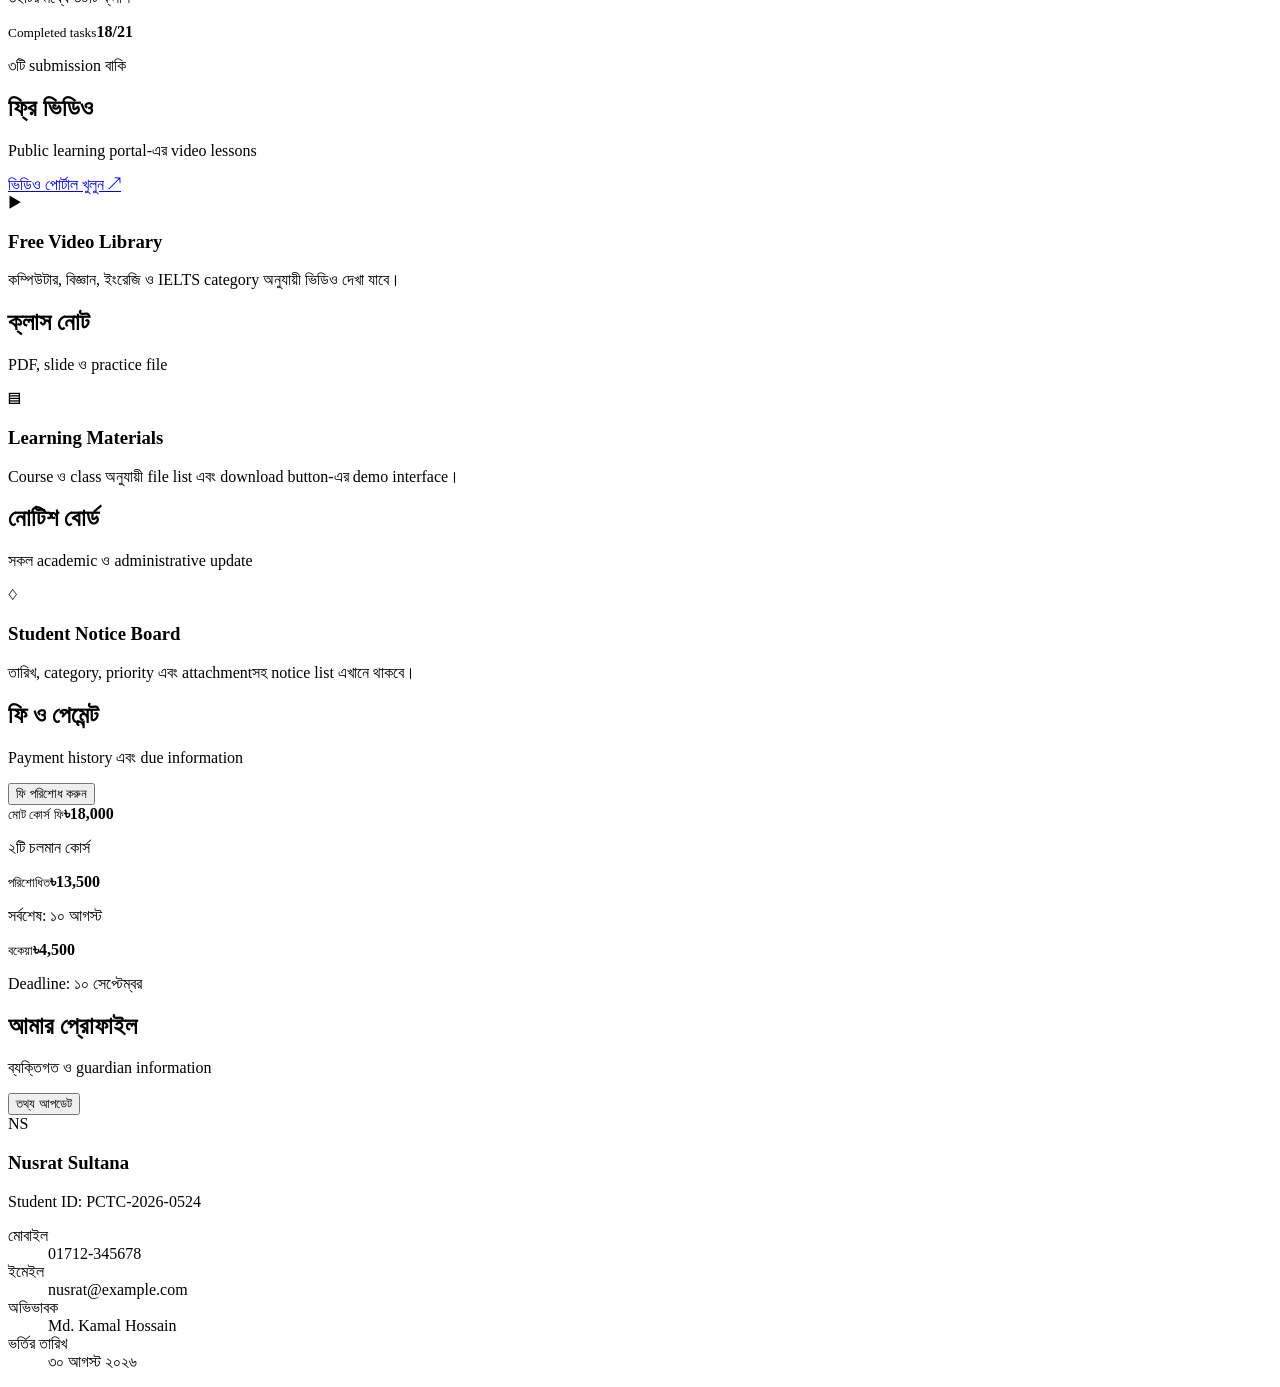
==== commit 67ea466b: "Fix live portal CSS and JavaScript asset paths" ====
--- a/website/student/index.html
+++ b/website/student/index.html
@@ -5,8 +5,8 @@
   <title>Premier Student Portal</title>
   <link rel="preconnect" href="https://fonts.googleapis.com"><link rel="preconnect" href="https://fonts.gstatic.com" crossorigin>
   <link href="https://fonts.googleapis.com/css2?family=Manrope:wght@400;500;600;700;800&family=Noto+Sans+Bengali:wght@400;500;600;700;800&display=swap" rel="stylesheet">
-  <link rel="stylesheet" href="student.css?v=7">
-  <link rel="stylesheet" href="modern.css?v=2">
+  <link rel="stylesheet" href="/student/student.css?v=7">
+  <link rel="stylesheet" href="/student/modern.css?v=2">
 </head>
 <body>
   <input class="menu-toggle" type="checkbox" id="menu-toggle">
@@ -56,6 +56,6 @@
       <section class="view" id="profile"><div class="view-head"><div><h2>আমার প্রোফাইল</h2><p>ব্যক্তিগত ও guardian information</p></div><button class="primary">তথ্য আপডেট</button></div><div class="profile-card"><span>NS</span><div><h3>Nusrat Sultana</h3><p>Student ID: PCTC-2026-0524</p><dl><div><dt>মোবাইল</dt><dd>01712-345678</dd></div><div><dt>ইমেইল</dt><dd>nusrat@example.com</dd></div><div><dt>অভিভাবক</dt><dd>Md. Kamal Hossain</dd></div><div><dt>ভর্তির তারিখ</dt><dd>৩০ আগস্ট ২০২৬</dd></div></dl></div></div></section>
     </div>
   </main>
-  <script src="student.js?v=8"></script>
+  <script src="/student/student.js?v=8"></script>
 </body>
 </html>
